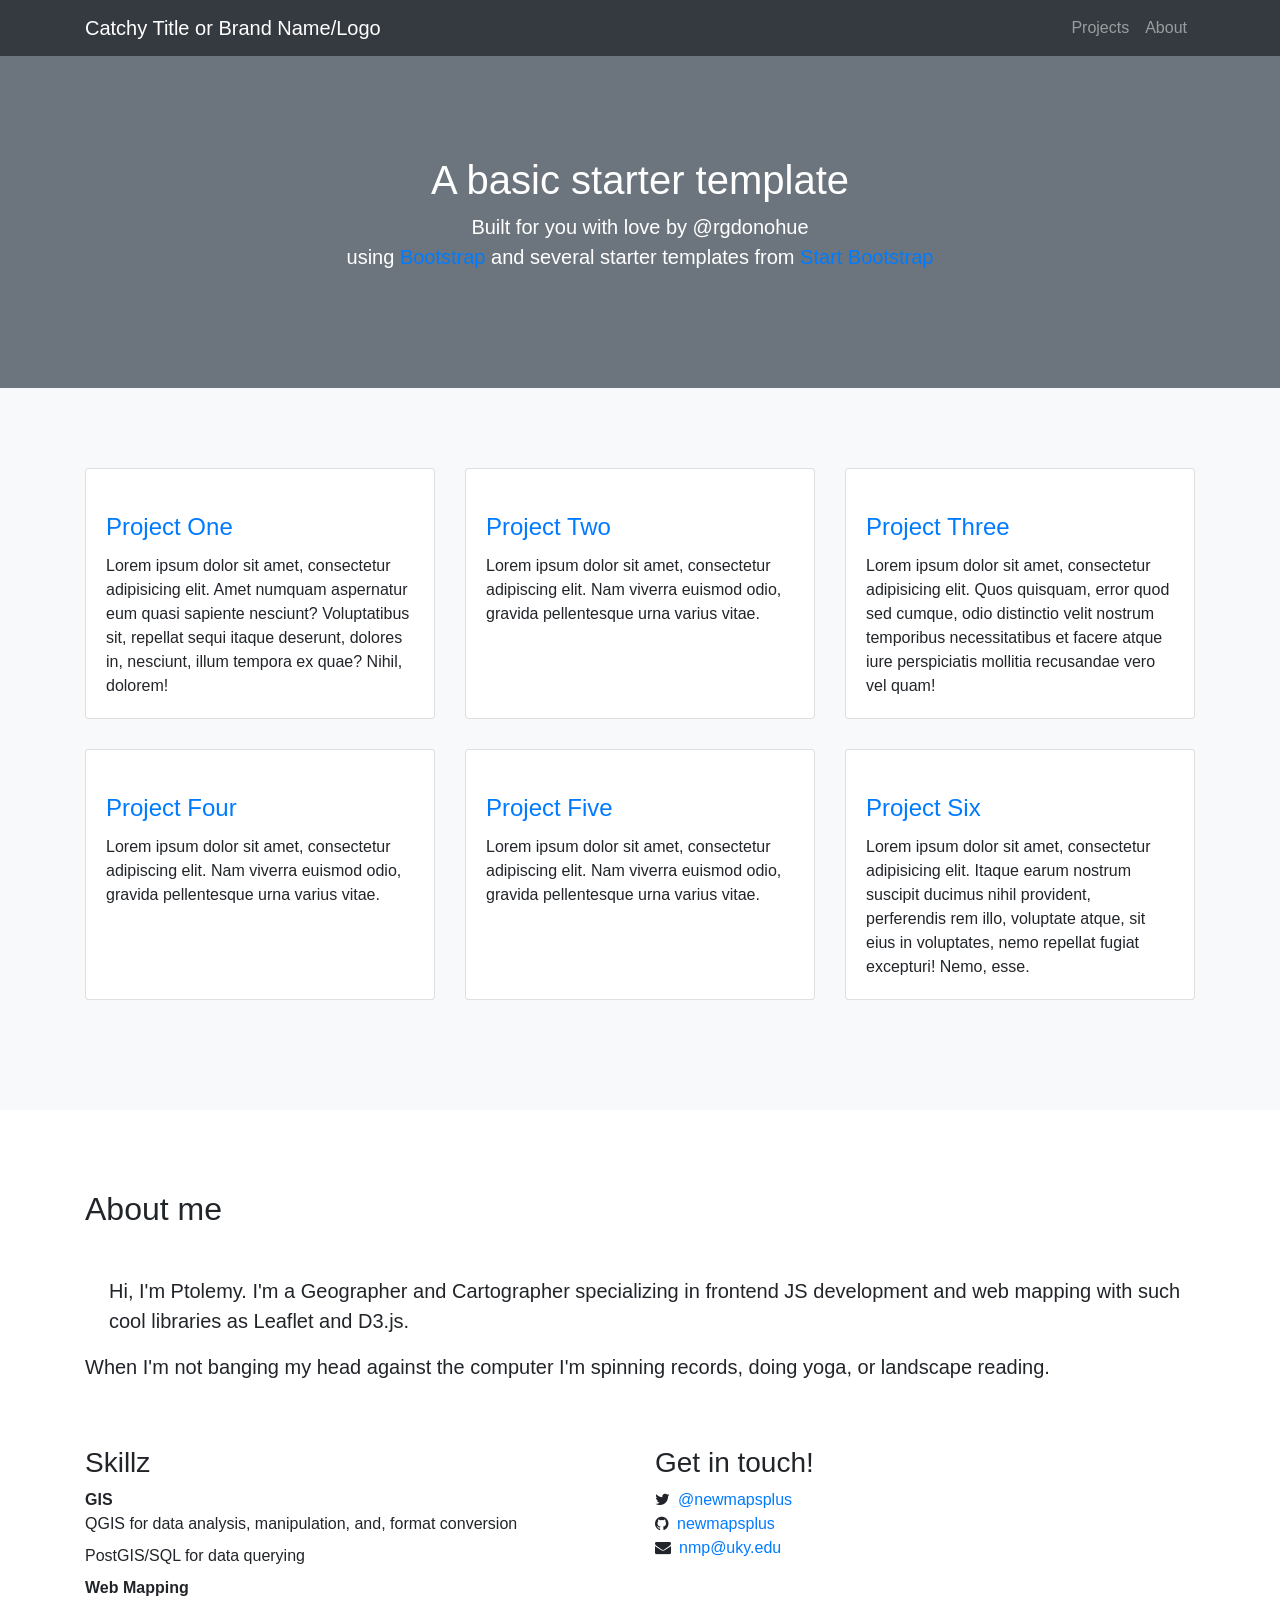
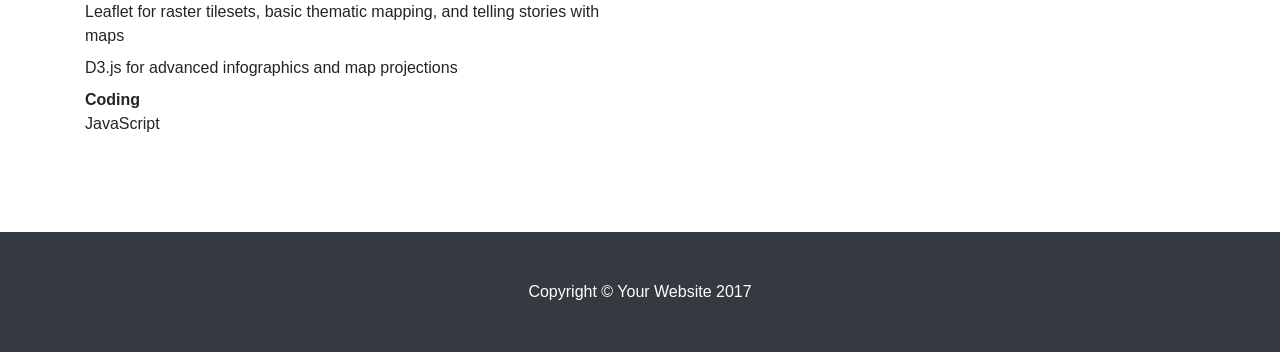
==== lesson-template/index.html @ 37d8c8d5 "update module 01" ====
<!DOCTYPE html>
<html lang="en">

  <head>

    <meta charset="utf-8">
    <meta name="viewport" content="width=device-width, initial-scale=1, shrink-to-fit=no">
    <meta name="description" content="">
    <meta name="author" content="">

    <title>MAP673 Portfolio Starter Template</title>

    <!-- Bootstrap CSS -->
    <link href="vendor/bootstrap/css/bootstrap.min.css" rel="stylesheet">

    <!-- Font Awesome CSS from CDN -->
    <link href="https://maxcdn.bootstrapcdn.com/font-awesome/4.7.0/css/font-awesome.min.css" rel="stylesheet" integrity="sha384-wvfXpqpZZVQGK6TAh5PVlGOfQNHSoD2xbE+QkPxCAFlNEevoEH3Sl0sibVcOQVnN" crossorigin="anonymous">

    <!-- Google web font -->
    <link href="https://fonts.googleapis.com/css?family=Lato" rel="stylesheet"> 

    <!-- Custom styles for this template -->
    <link href="css/styles.css" rel="stylesheet">

  </head>

  <body id="page-top">

    <!-- Navigation -->
    <nav class="navbar navbar-expand-lg navbar-dark bg-dark fixed-top" id="mainNav">
      <div class="container">
        <a class="navbar-brand js-scroll-trigger" href="#page-top">Catchy Title or Brand Name/Logo</a>
        <button class="navbar-toggler" type="button" data-toggle="collapse" data-target="#navbarResponsive" aria-controls="navbarResponsive" aria-expanded="false" aria-label="Toggle navigation">
          <span class="navbar-toggler-icon"></span>
        </button>
        <div class="collapse navbar-collapse" id="navbarResponsive">
          <ul class="navbar-nav ml-auto">
            <li class="nav-item">
              <a class="nav-link js-scroll-trigger" href="#projects">Projects</a>
            </li>
            <li class="nav-item">
              <a class="nav-link js-scroll-trigger" href="#about">About</a>
            </li>
          </ul>
        </div>
      </div>
    </nav>

    <!-- Welcome Section -->
    <header class="bg-secondary text-white">
      <div class="container text-center">
        <h1>A basic starter template</h1>
        <p class="lead">Built for you with love by @rgdonohue<br> using <a href="https://getbootstrap.com/">Bootstrap</a> and several starter templates from <a href="https://startbootstrap.com/">Start Bootstrap</a></p>
      </div>
    </header>

    <!-- Projects Section -->
    <section id="projects" class="bg-light">
      <div class="container">
        <div class="row">
          <div class="col-lg-4 col-sm-6 portfolio-item">
            <div class="card h-100">
              <a href="#"><img class="card-img-top" src="http://placehold.it/430x245" alt=""></a>
              <div class="card-body">
                <h4 class="card-title">
                  <a href="#">Project One</a>
                </h4>
                <p class="card-text">Lorem ipsum dolor sit amet, consectetur adipisicing elit. Amet numquam aspernatur eum quasi sapiente nesciunt? Voluptatibus sit, repellat sequi itaque deserunt, dolores in, nesciunt, illum tempora ex quae? Nihil, dolorem!</p>
              </div>
            </div>
          </div>
          <div class="col-lg-4 col-sm-6 portfolio-item">
            <div class="card h-100">
              <a href="#"><img class="card-img-top" src="http://placehold.it/430x245" alt=""></a>
              <div class="card-body">
                <h4 class="card-title">
                  <a href="#">Project Two</a>
                </h4>
                <p class="card-text">Lorem ipsum dolor sit amet, consectetur adipiscing elit. Nam viverra euismod odio, gravida pellentesque urna varius vitae.</p>
              </div>
            </div>
          </div>
          <div class="col-lg-4 col-sm-6 portfolio-item">
            <div class="card h-100">
              <a href="#"><img class="card-img-top" src="http://placehold.it/430x245" alt=""></a>
              <div class="card-body">
                <h4 class="card-title">
                  <a href="#">Project Three</a>
                </h4>
                <p class="card-text">Lorem ipsum dolor sit amet, consectetur adipisicing elit. Quos quisquam, error quod sed cumque, odio distinctio velit nostrum temporibus necessitatibus et facere atque iure perspiciatis mollitia recusandae vero vel quam!</p>
              </div>
            </div>
          </div>
          <div class="col-lg-4 col-sm-6 portfolio-item">
            <div class="card h-100">
              <a href="#"><img class="card-img-top" src="http://placehold.it/430x245" alt=""></a>
              <div class="card-body">
                <h4 class="card-title">
                  <a href="#">Project Four</a>
                </h4>
                <p class="card-text">Lorem ipsum dolor sit amet, consectetur adipiscing elit. Nam viverra euismod odio, gravida pellentesque urna varius vitae.</p>
              </div>
            </div>
          </div>
          <div class="col-lg-4 col-sm-6 portfolio-item">
            <div class="card h-100">
              <a href="#"><img class="card-img-top" src="http://placehold.it/430x245" alt=""></a>
              <div class="card-body">
                <h4 class="card-title">
                  <a href="#">Project Five</a>
                </h4>
                <p class="card-text">Lorem ipsum dolor sit amet, consectetur adipiscing elit. Nam viverra euismod odio, gravida pellentesque urna varius vitae.</p>
              </div>
            </div>
          </div>
          <div class="col-lg-4 col-sm-6 portfolio-item">
            <div class="card h-100">
              <a href="#"><img class="card-img-top" src="http://placehold.it/430x245" alt=""></a>
              <div class="card-body">
                <h4 class="card-title">
                  <a href="#">Project Six</a>
                </h4>
                <p class="card-text">Lorem ipsum dolor sit amet, consectetur adipisicing elit. Itaque earum nostrum suscipit ducimus nihil provident, perferendis rem illo, voluptate atque, sit eius in voluptates, nemo repellat fugiat excepturi! Nemo, esse.</p>
              </div>
            </div>
          </div>
        </div>
      </div>
    </section>

   <!-- About Section -->
   <section id="about">
      <div class="container">
        <div class="row">
          <div class="col-lg-12 mx-auto">
            <h2>About me</h2>
            <div class='my-5 clearfix'>
              <div class="float-md-left mb-5 mr-md-4"><img class="rounded-circle img-fluid" src="http://placehold.it/200x200" alt=""></div>
              <p class="lead">Hi, I'm Ptolemy. I'm a Geographer and Cartographer specializing in frontend JS development and web mapping with such cool libraries as Leaflet and D3.js.</p>
              <p class="lead">When I'm not banging my head against the computer I'm spinning records, doing yoga, or landscape reading.</p>
            </div>
          </div>
        </div>
        <div class="row">
          <div class="col-md-6">
            <h3>Skillz</h3>
            <dl>
                <dt>GIS</dt>
                <dd>QGIS for data analysis, manipulation, and, format conversion</dd>
                <dd>PostGIS/SQL for data querying</dd>
                <dt>Web Mapping</dt>
                <dd>Leaflet for raster tilesets, basic thematic mapping, and telling stories with maps</dd>
                <dd>D3.js for advanced infographics and map projections</dd>
                <dt>Coding</dt>
                <dd>JavaScript</dd>
              </dl>
          </div>
          <div class="col-md-6">
              <h3>Get in touch!</h3>
              <ul class="list-unstyled">
                  <li class=""><i class="fa fa-twitter mr-2"></i><a href="#">@newmapsplus</a></li>
                  <li class=" mr-2"><i class="fa fa-github mr-2"></i><a href="#">newmapsplus</a></li>
                  <li class=""><i class="fa fa-envelope mr-2"></i><a href="#">nmp@uky.edu</a></li>
              </ul>
          </div>
        </div>
      </div>
    </section>

    <!-- Footer -->
    <footer class="py-5 bg-dark">
      <div class="container">
        <p class="m-0 text-center text-white">Copyright &copy; Your Website 2017</p>
      </div>
    </footer>

    <!-- JQuery JavaScript -->
    <script src="vendor/jquery/jquery.min.js"></script>
    
    <!-- Bootstrap JavaScript -->
    <script src="vendor/bootstrap/js/bootstrap.bundle.min.js"></script>

    <!-- JavaScript Plugin -->
    <script src="vendor/jquery-easing/jquery.easing.min.js"></script>

    <!-- Custom JavaScript for this theme -->
    <script src="js/scrolling-nav.js"></script>

  </body>

</html>
---- lesson-template/css/styles.css ----
/*!
 * Start Bootstrap - Heroic Features (https://startbootstrap.com/template-overviews/heroic-features)
 * Copyright 2013-2017 Start Bootstrap
 * Licensed under MIT (https://github.com/BlackrockDigital/startbootstrap-heroic-features/blob/master/LICENSE)
 */

body {
  /* apply custom rules to the body here */
}

header {
  padding: 154px 0 100px;
}

/* media query when the media is wider than 992px */
@media (min-width: 992px) {
  header {
    padding: 156px 0 100px;
  }
}

.portfolio-item {
  margin-bottom: 30px;
}

section {
  padding: 80px 0;
}
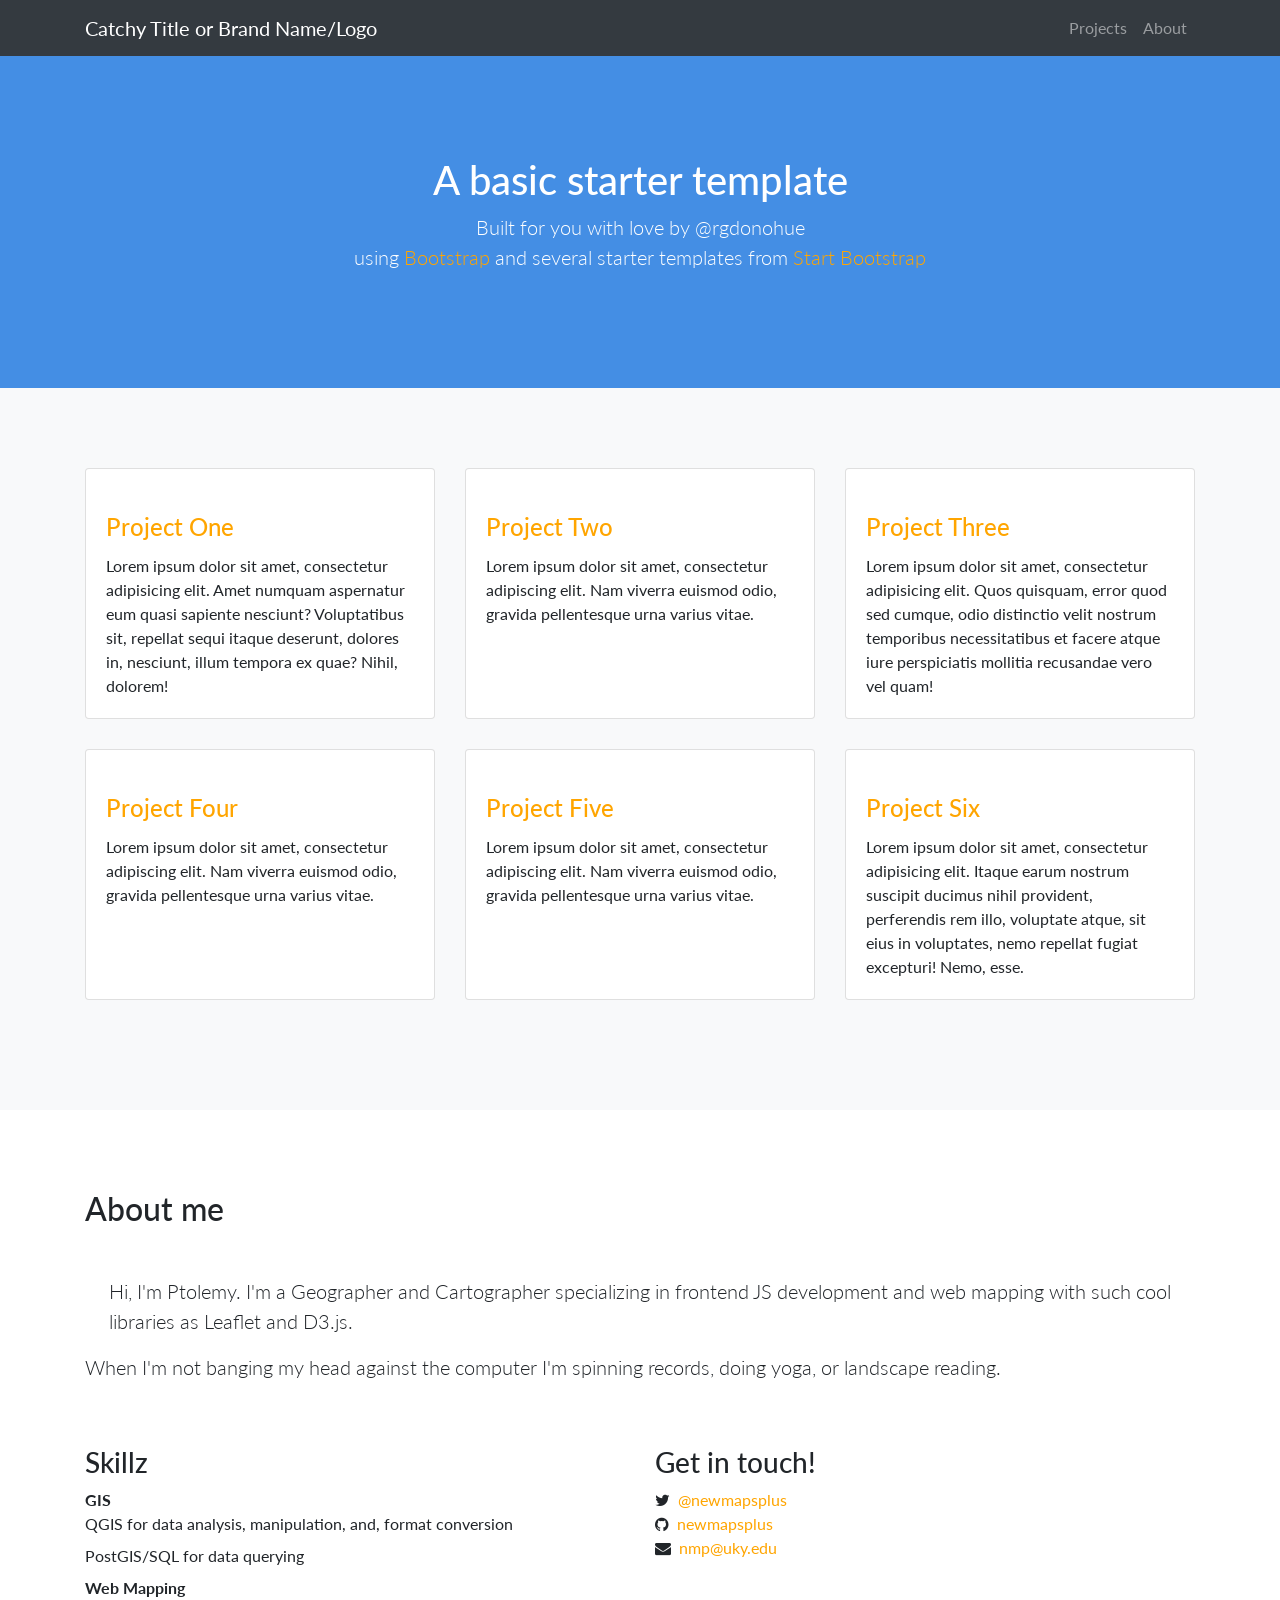
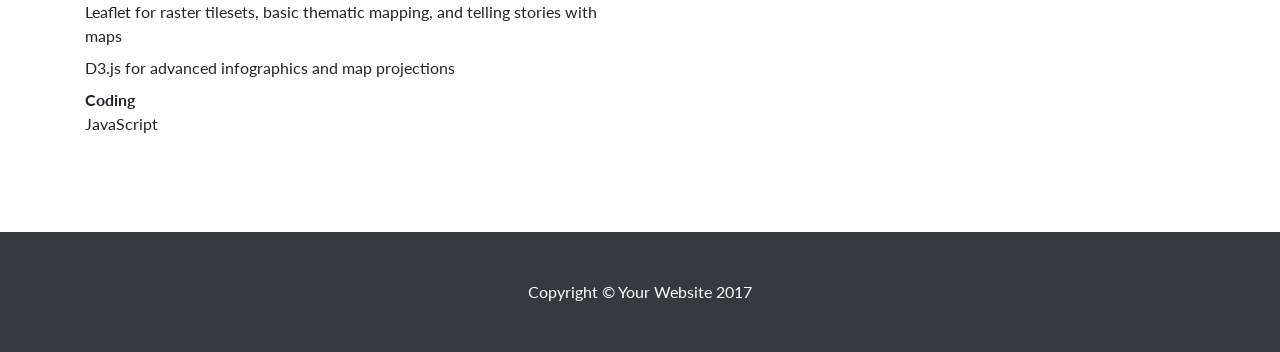
==== commit c8869583: "lesson cont" ====
--- a/lesson-template/index.html
+++ b/lesson-template/index.html
@@ -20,6 +20,7 @@
     <link href="https://fonts.googleapis.com/css?family=Lato" rel="stylesheet"> 
 
     <!-- Custom styles for this template -->
+    <link href="https://fonts.googleapis.com/css?family=Lato" rel="stylesheet">
     <link href="css/styles.css" rel="stylesheet">
 
   </head>
@@ -47,7 +48,7 @@
     </nav>
 
     <!-- Welcome Section -->
-    <header class="bg-secondary text-white">
+    <header class="text-white">
       <div class="container text-center">
         <h1>A basic starter template</h1>
         <p class="lead">Built for you with love by @rgdonohue<br> using <a href="https://getbootstrap.com/">Bootstrap</a> and several starter templates from <a href="https://startbootstrap.com/">Start Bootstrap</a></p>
--- a/lesson-template/css/styles.css
+++ b/lesson-template/css/styles.css
@@ -5,11 +5,14 @@
  */
 
 body {
-  /* apply custom rules to the body here */
+  font-family: Lato; /* apply custom rules to the body here */
 }
-
+a {
+  color: orange;
+}
 header {
   padding: 154px 0 100px;
+  background-color: #448ee4;
 }
 
 /* media query when the media is wider than 992px */
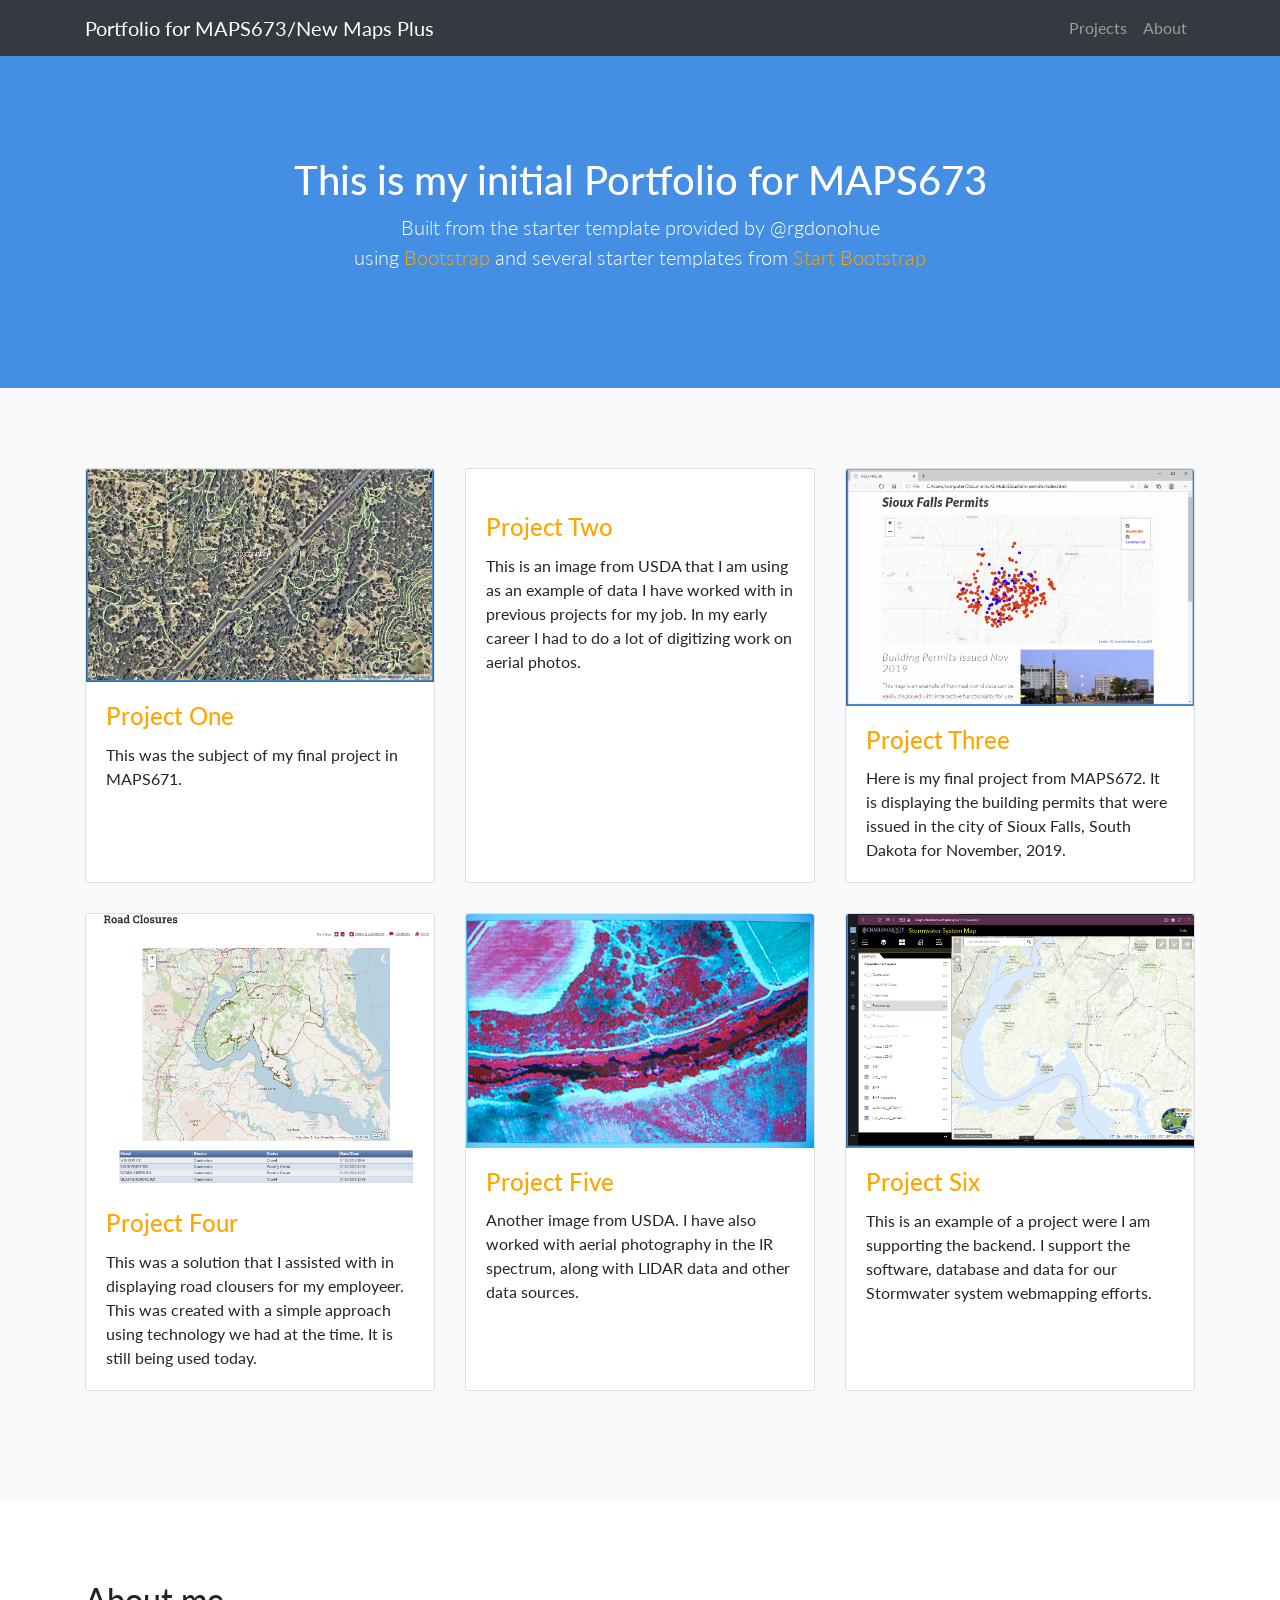
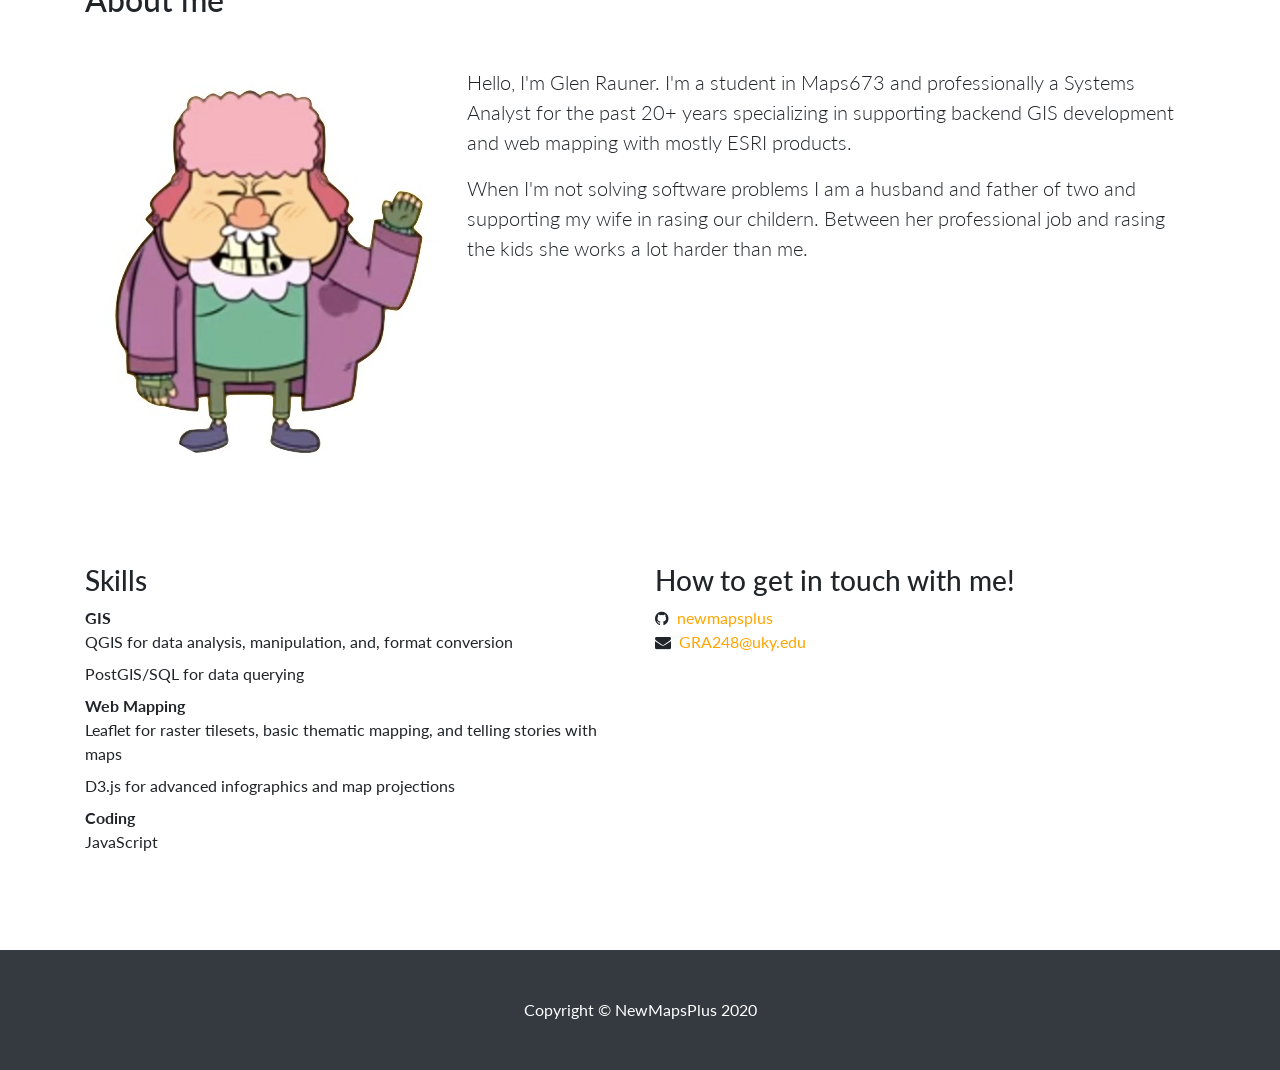
==== commit d093cb1a: "working on my portfolio template" ====
--- a/lesson-template/index.html
+++ b/lesson-template/index.html
@@ -30,7 +30,7 @@
     <!-- Navigation -->
     <nav class="navbar navbar-expand-lg navbar-dark bg-dark fixed-top" id="mainNav">
       <div class="container">
-        <a class="navbar-brand js-scroll-trigger" href="#page-top">Catchy Title or Brand Name/Logo</a>
+        <a class="navbar-brand js-scroll-trigger" href="#page-top">Portfolio for MAPS673/New Maps Plus</a>
         <button class="navbar-toggler" type="button" data-toggle="collapse" data-target="#navbarResponsive" aria-controls="navbarResponsive" aria-expanded="false" aria-label="Toggle navigation">
           <span class="navbar-toggler-icon"></span>
         </button>
@@ -50,8 +50,8 @@
     <!-- Welcome Section -->
     <header class="text-white">
       <div class="container text-center">
-        <h1>A basic starter template</h1>
-        <p class="lead">Built for you with love by @rgdonohue<br> using <a href="https://getbootstrap.com/">Bootstrap</a> and several starter templates from <a href="https://startbootstrap.com/">Start Bootstrap</a></p>
+        <h1>This is my initial Portfolio for MAPS673</h1>
+        <p class="lead">Built from the starter template provided by @rgdonohue<br> using <a href="https://getbootstrap.com/">Bootstrap</a> and several starter templates from <a href="https://startbootstrap.com/">Start Bootstrap</a></p>
       </div>
     </header>
 
@@ -61,67 +61,67 @@
         <div class="row">
           <div class="col-lg-4 col-sm-6 portfolio-item">
             <div class="card h-100">
-              <a href="#"><img class="card-img-top" src="http://placehold.it/430x245" alt=""></a>
+              <a href="#"><img class="card-img-top" src="images/alabama-mine.png" alt=""></a>
               <div class="card-body">
                 <h4 class="card-title">
                   <a href="#">Project One</a>
                 </h4>
-                <p class="card-text">Lorem ipsum dolor sit amet, consectetur adipisicing elit. Amet numquam aspernatur eum quasi sapiente nesciunt? Voluptatibus sit, repellat sequi itaque deserunt, dolores in, nesciunt, illum tempora ex quae? Nihil, dolorem!</p>
+                <p class="card-text">This was the subject of my final project in MAPS671.</p>
               </div>
             </div>
           </div>
           <div class="col-lg-4 col-sm-6 portfolio-item">
             <div class="card h-100">
-              <a href="#"><img class="card-img-top" src="http://placehold.it/430x245" alt=""></a>
+              <a href="#"><img class="card-img-top" src="images/d1113-1.jpg" alt=""></a>
               <div class="card-body">
                 <h4 class="card-title">
                   <a href="#">Project Two</a>
                 </h4>
-                <p class="card-text">Lorem ipsum dolor sit amet, consectetur adipiscing elit. Nam viverra euismod odio, gravida pellentesque urna varius vitae.</p>
+                <p class="card-text">This is an image from USDA that I am using as an example of data I have worked with in previous projects for my job.  In my early career I had to do a lot of digitizing work on aerial photos.</p>
               </div>
             </div>
           </div>
           <div class="col-lg-4 col-sm-6 portfolio-item">
             <div class="card h-100">
-              <a href="#"><img class="card-img-top" src="http://placehold.it/430x245" alt=""></a>
+              <a href="#"><img class="card-img-top" src="images/siouxfallspermits.png" alt=""></a>
               <div class="card-body">
                 <h4 class="card-title">
                   <a href="#">Project Three</a>
                 </h4>
-                <p class="card-text">Lorem ipsum dolor sit amet, consectetur adipisicing elit. Quos quisquam, error quod sed cumque, odio distinctio velit nostrum temporibus necessitatibus et facere atque iure perspiciatis mollitia recusandae vero vel quam!</p>
+                <p class="card-text">Here is my final project from MAPS672.  It is displaying the building permits that were issued in the city of Sioux Falls, South Dakota for November, 2019.</p>
               </div>
             </div>
           </div>
           <div class="col-lg-4 col-sm-6 portfolio-item">
             <div class="card h-100">
-              <a href="#"><img class="card-img-top" src="http://placehold.it/430x245" alt=""></a>
+              <a href="#"><img class="card-img-top" src="images/roadclosures.png" alt=""></a>
               <div class="card-body">
                 <h4 class="card-title">
                   <a href="#">Project Four</a>
                 </h4>
-                <p class="card-text">Lorem ipsum dolor sit amet, consectetur adipiscing elit. Nam viverra euismod odio, gravida pellentesque urna varius vitae.</p>
+                <p class="card-text">This was a solution that I assisted with in displaying road clousers for my employeer.  This was created with a simple approach using technology we had at the time.  It is still being used today.</p>
               </div>
             </div>
           </div>
           <div class="col-lg-4 col-sm-6 portfolio-item">
             <div class="card h-100">
-              <a href="#"><img class="card-img-top" src="http://placehold.it/430x245" alt=""></a>
+              <a href="#"><img class="card-img-top" src="images/k8523-1.jpg" alt=""></a>
               <div class="card-body">
                 <h4 class="card-title">
                   <a href="#">Project Five</a>
                 </h4>
-                <p class="card-text">Lorem ipsum dolor sit amet, consectetur adipiscing elit. Nam viverra euismod odio, gravida pellentesque urna varius vitae.</p>
+                <p class="card-text">Another image from USDA.  I have also worked with aerial photography in the IR spectrum, along with LIDAR data and other data sources.</p>
               </div>
             </div>
           </div>
           <div class="col-lg-4 col-sm-6 portfolio-item">
             <div class="card h-100">
-              <a href="#"><img class="card-img-top" src="http://placehold.it/430x245" alt=""></a>
+              <a href="#"><img class="card-img-top" src="images/stormwater.png" alt=""></a>
               <div class="card-body">
                 <h4 class="card-title">
                   <a href="#">Project Six</a>
                 </h4>
-                <p class="card-text">Lorem ipsum dolor sit amet, consectetur adipisicing elit. Itaque earum nostrum suscipit ducimus nihil provident, perferendis rem illo, voluptate atque, sit eius in voluptates, nemo repellat fugiat excepturi! Nemo, esse.</p>
+                <p class="card-text">This is an example of a project were I am supporting the backend. I support the software, database and data for our Stormwater system webmapping efforts.</p>
               </div>
             </div>
           </div>
@@ -136,15 +136,15 @@
           <div class="col-lg-12 mx-auto">
             <h2>About me</h2>
             <div class='my-5 clearfix'>
-              <div class="float-md-left mb-5 mr-md-4"><img class="rounded-circle img-fluid" src="http://placehold.it/200x200" alt=""></div>
-              <p class="lead">Hi, I'm Ptolemy. I'm a Geographer and Cartographer specializing in frontend JS development and web mapping with such cool libraries as Leaflet and D3.js.</p>
-              <p class="lead">When I'm not banging my head against the computer I'm spinning records, doing yoga, or landscape reading.</p>
+              <div class="float-md-left mb-5 mr-md-4"><img class="rounded-circle img-fluid" src="images/stickyjoe.jpg" alt=""></div>
+              <p class="lead">Hello, I'm Glen Rauner. I'm a student in Maps673 and professionally a Systems Analyst for the past 20+ years specializing in supporting backend GIS development and web mapping with mostly ESRI products.</p>
+              <p class="lead">When I'm not solving software problems I am a husband and father of two and supporting my wife in rasing our childern.  Between her professional job and rasing the kids she works a lot harder than me.</p>
             </div>
           </div>
         </div>
         <div class="row">
           <div class="col-md-6">
-            <h3>Skillz</h3>
+            <h3>Skills</h3>
             <dl>
                 <dt>GIS</dt>
                 <dd>QGIS for data analysis, manipulation, and, format conversion</dd>
@@ -157,11 +157,11 @@
               </dl>
           </div>
           <div class="col-md-6">
-              <h3>Get in touch!</h3>
+              <h3>How to get in touch with me!</h3>
               <ul class="list-unstyled">
-                  <li class=""><i class="fa fa-twitter mr-2"></i><a href="#">@newmapsplus</a></li>
+              <!--<li class=""><i class="fa fa-twitter mr-2"></i><a href="#">@newmapsplus</a></li>-->
                   <li class=" mr-2"><i class="fa fa-github mr-2"></i><a href="#">newmapsplus</a></li>
-                  <li class=""><i class="fa fa-envelope mr-2"></i><a href="#">nmp@uky.edu</a></li>
+                  <li class=""><i class="fa fa-envelope mr-2"></i><a href="#">GRA248@uky.edu</a></li>
               </ul>
           </div>
         </div>
@@ -171,7 +171,7 @@
     <!-- Footer -->
     <footer class="py-5 bg-dark">
       <div class="container">
-        <p class="m-0 text-center text-white">Copyright &copy; Your Website 2017</p>
+        <p class="m-0 text-center text-white">Copyright &copy; NewMapsPlus 2020</p>
       </div>
     </footer>
 
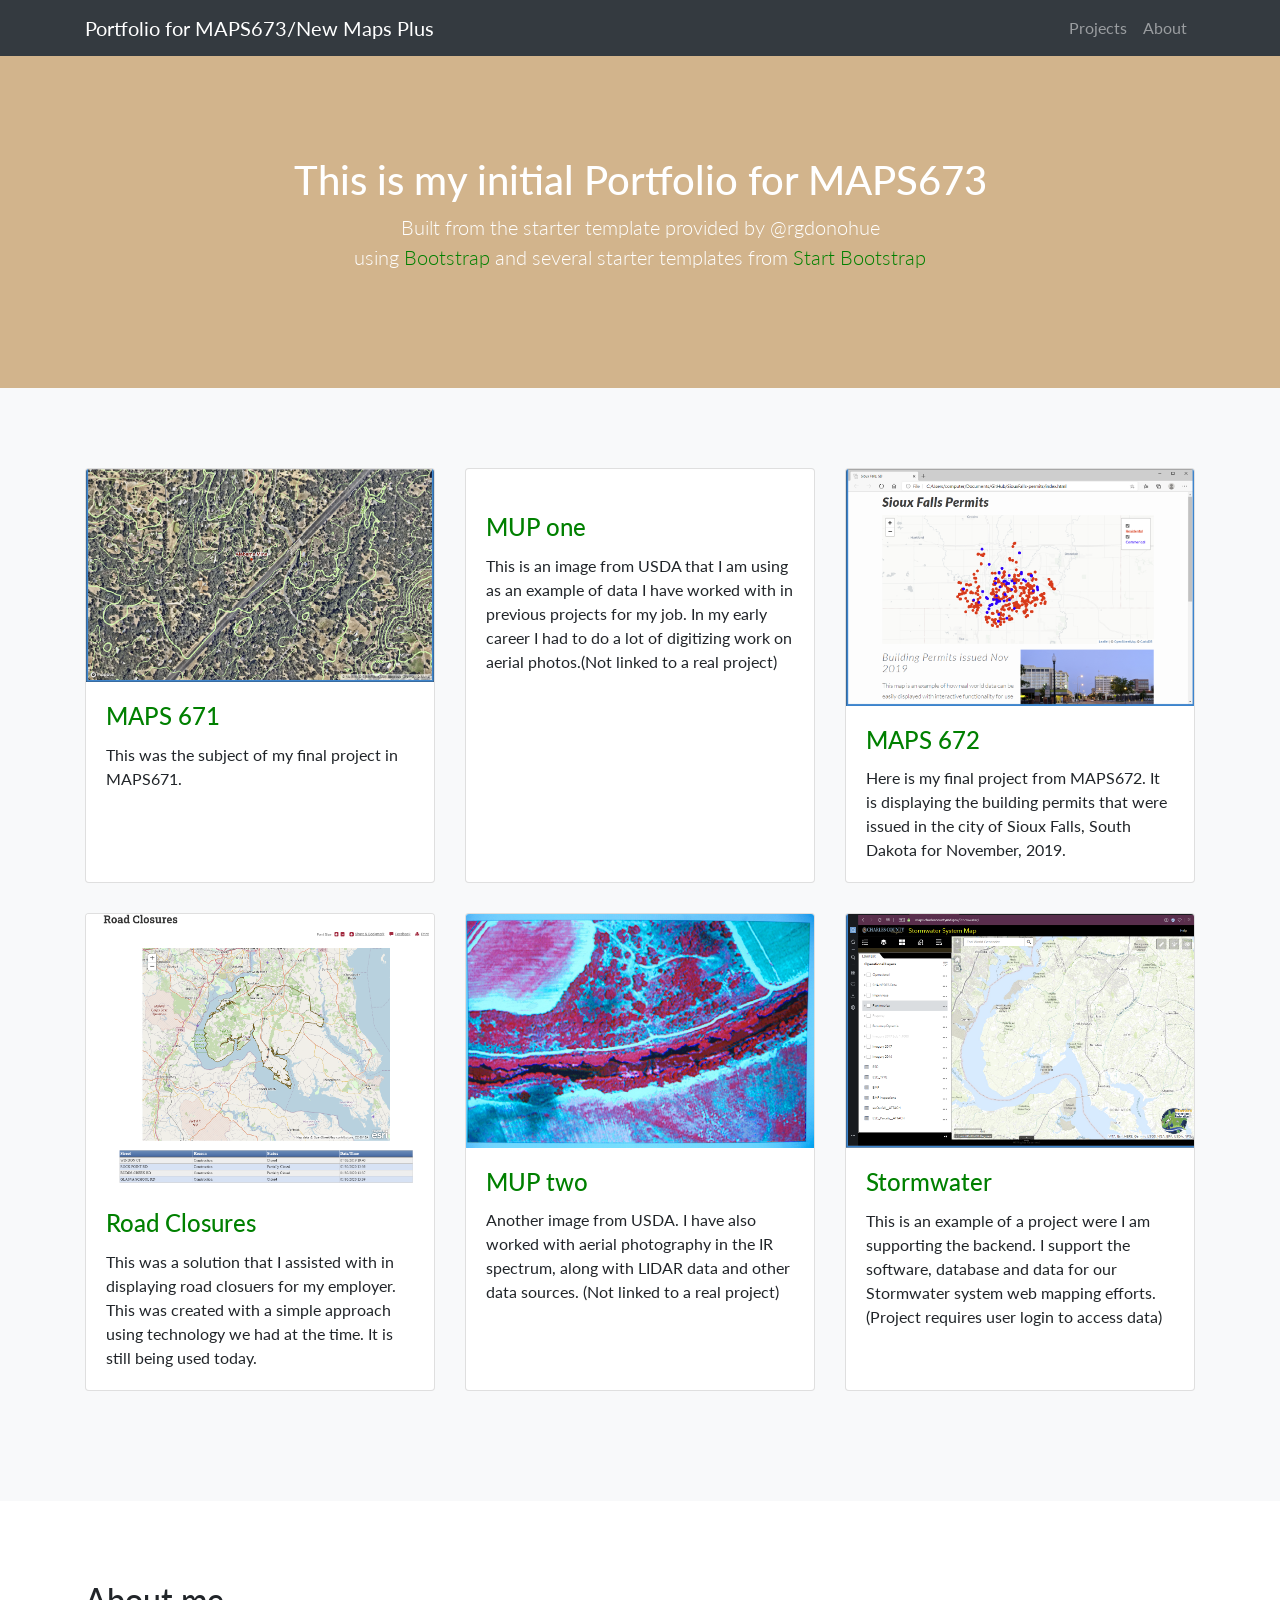
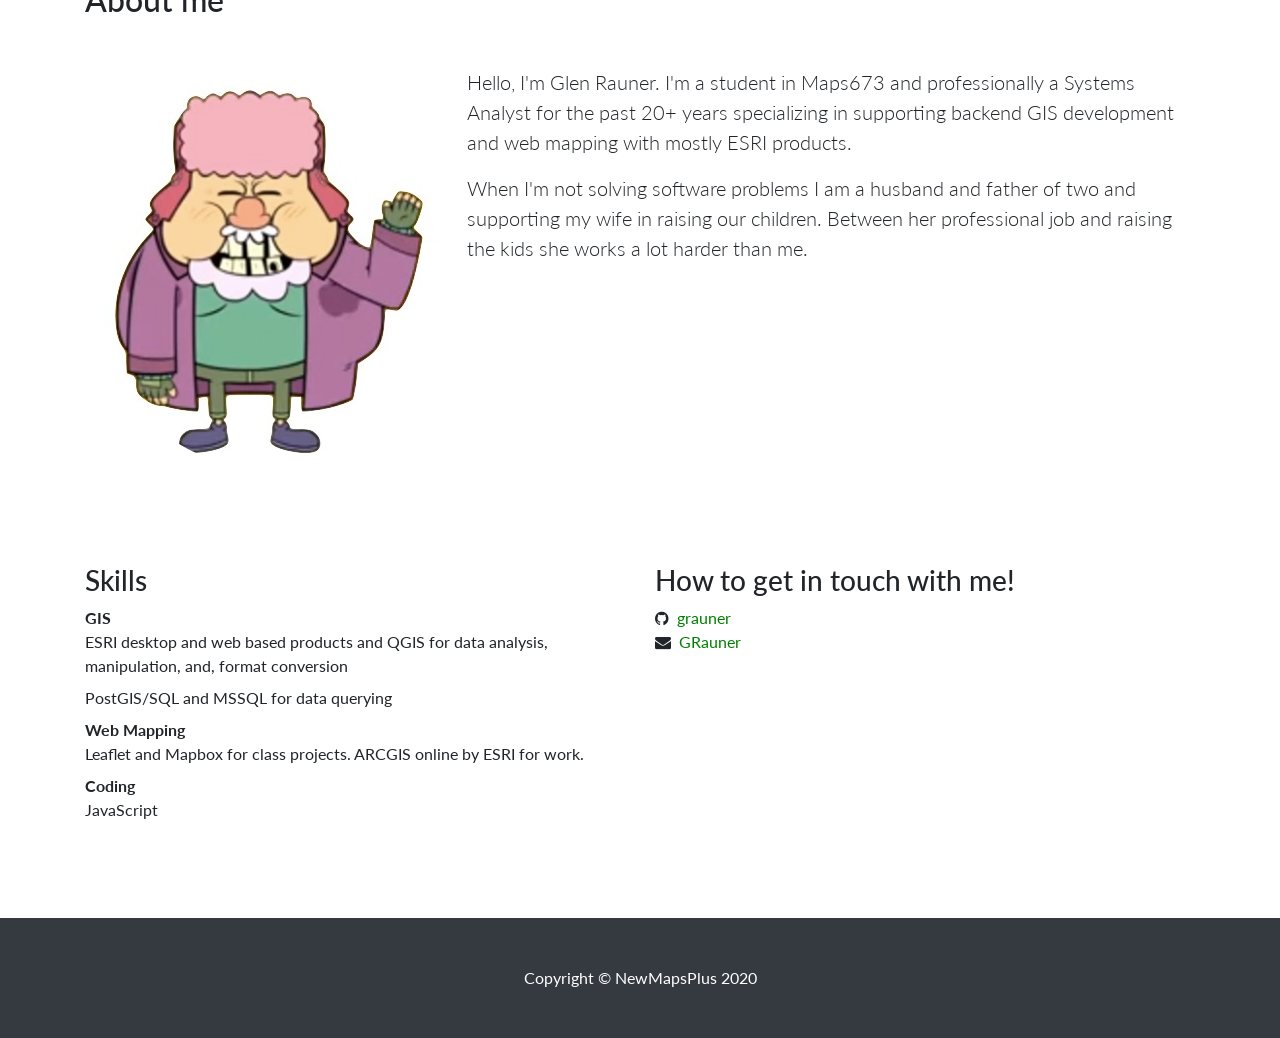
==== commit 878c50d0: "Update index.html" ====
--- a/lesson-template/index.html
+++ b/lesson-template/index.html
@@ -64,7 +64,7 @@
               <a href="#"><img class="card-img-top" src="images/alabama-mine.png" alt=""></a>
               <div class="card-body">
                 <h4 class="card-title">
-                  <a href="#">Project One</a>
+                  <a href="https://grauner.github.io/alabama-mine/">MAPS 671</a>
                 </h4>
                 <p class="card-text">This was the subject of my final project in MAPS671.</p>
               </div>
@@ -75,9 +75,9 @@
               <a href="#"><img class="card-img-top" src="images/d1113-1.jpg" alt=""></a>
               <div class="card-body">
                 <h4 class="card-title">
-                  <a href="#">Project Two</a>
+                  <a href="https://www.ars.usda.gov/oc/images/photos/may08/d1113-1/">MUP one</a>
                 </h4>
-                <p class="card-text">This is an image from USDA that I am using as an example of data I have worked with in previous projects for my job.  In my early career I had to do a lot of digitizing work on aerial photos.</p>
+                <p class="card-text">This is an image from USDA that I am using as an example of data I have worked with in previous projects for my job.  In my early career I had to do a lot of digitizing work on aerial photos.(Not linked to a real project)</p>
               </div>
             </div>
           </div>
@@ -86,7 +86,7 @@
               <a href="#"><img class="card-img-top" src="images/siouxfallspermits.png" alt=""></a>
               <div class="card-body">
                 <h4 class="card-title">
-                  <a href="#">Project Three</a>
+                  <a href="https://grauner.github.io/SiouxFalls-permits/">MAPS 672</a>
                 </h4>
                 <p class="card-text">Here is my final project from MAPS672.  It is displaying the building permits that were issued in the city of Sioux Falls, South Dakota for November, 2019.</p>
               </div>
@@ -97,9 +97,9 @@
               <a href="#"><img class="card-img-top" src="images/roadclosures.png" alt=""></a>
               <div class="card-body">
                 <h4 class="card-title">
-                  <a href="#">Project Four</a>
+             <a href="https://www.charlescountymd.gov/services/alerts/road-closures">Road Closures</a>
                 </h4>
-                <p class="card-text">This was a solution that I assisted with in displaying road clousers for my employeer.  This was created with a simple approach using technology we had at the time.  It is still being used today.</p>
+                <p class="card-text">This was a solution that I assisted with in displaying road closuers for my employer.  This was created with a simple approach using technology we had at the time.  It is still being used today.</p>
               </div>
             </div>
           </div>
@@ -108,9 +108,9 @@
               <a href="#"><img class="card-img-top" src="images/k8523-1.jpg" alt=""></a>
               <div class="card-body">
                 <h4 class="card-title">
-                  <a href="#">Project Five</a>
+                  <a href="https://www.ars.usda.gov/oc/images/photos/jul99/k8523-1/">MUP two</a>
                 </h4>
-                <p class="card-text">Another image from USDA.  I have also worked with aerial photography in the IR spectrum, along with LIDAR data and other data sources.</p>
+                <p class="card-text">Another image from USDA.  I have also worked with aerial photography in the IR spectrum, along with LIDAR data and other data sources. (Not linked to a real project)</p>
               </div>
             </div>
           </div>
@@ -119,9 +119,9 @@
               <a href="#"><img class="card-img-top" src="images/stormwater.png" alt=""></a>
               <div class="card-body">
                 <h4 class="card-title">
-                  <a href="#">Project Six</a>
+                  <a href="https://maps.charlescountymd.gov/stormwater/">Stormwater</a>
                 </h4>
-                <p class="card-text">This is an example of a project were I am supporting the backend. I support the software, database and data for our Stormwater system webmapping efforts.</p>
+                <p class="card-text">This is an example of a project were I am supporting the backend. I support the software, database and data for our Stormwater system web mapping efforts.(Project requires user login to access data)</p>
               </div>
             </div>
           </div>
@@ -138,7 +138,7 @@
             <div class='my-5 clearfix'>
               <div class="float-md-left mb-5 mr-md-4"><img class="rounded-circle img-fluid" src="images/stickyjoe.jpg" alt=""></div>
               <p class="lead">Hello, I'm Glen Rauner. I'm a student in Maps673 and professionally a Systems Analyst for the past 20+ years specializing in supporting backend GIS development and web mapping with mostly ESRI products.</p>
-              <p class="lead">When I'm not solving software problems I am a husband and father of two and supporting my wife in rasing our childern.  Between her professional job and rasing the kids she works a lot harder than me.</p>
+              <p class="lead">When I'm not solving software problems I am a husband and father of two and supporting my wife in raising our children.  Between her professional job and raising the kids she works a lot harder than me.</p>
             </div>
           </div>
         </div>
@@ -147,11 +147,11 @@
             <h3>Skills</h3>
             <dl>
                 <dt>GIS</dt>
-                <dd>QGIS for data analysis, manipulation, and, format conversion</dd>
-                <dd>PostGIS/SQL for data querying</dd>
+                <dd>ESRI desktop and web based products and QGIS for data analysis, manipulation, and, format conversion</dd>
+                <dd>PostGIS/SQL and MSSQL for data querying</dd>
                 <dt>Web Mapping</dt>
-                <dd>Leaflet for raster tilesets, basic thematic mapping, and telling stories with maps</dd>
-                <dd>D3.js for advanced infographics and map projections</dd>
+                <dd>Leaflet and Mapbox for class projects. ARCGIS online by ESRI for work.</dd>
+                <!--<dd>D3.js for advanced infographics and map projections</dd>-->
                 <dt>Coding</dt>
                 <dd>JavaScript</dd>
               </dl>
@@ -160,8 +160,8 @@
               <h3>How to get in touch with me!</h3>
               <ul class="list-unstyled">
               <!--<li class=""><i class="fa fa-twitter mr-2"></i><a href="#">@newmapsplus</a></li>-->
-                  <li class=" mr-2"><i class="fa fa-github mr-2"></i><a href="#">newmapsplus</a></li>
-                  <li class=""><i class="fa fa-envelope mr-2"></i><a href="#">GRA248@uky.edu</a></li>
+                  <li class=" mr-2"><i class="fa fa-github mr-2"></i><a href="https://github.com/grauner?tab=repositories">grauner</a></li>
+                  <li class=""><i class="fa fa-envelope mr-2"></i><a href="mailto:GRA248@uky.edu">GRauner</a></li>
               </ul>
           </div>
         </div>
--- a/lesson-template/css/styles.css
+++ b/lesson-template/css/styles.css
@@ -8,11 +8,11 @@
   font-family: Lato; /* apply custom rules to the body here */
 }
 a {
-  color: orange;
+  color: green;
 }
 header {
   padding: 154px 0 100px;
-  background-color: #448ee4;
+  background-color: tan;
 }
 
 /* media query when the media is wider than 992px */
